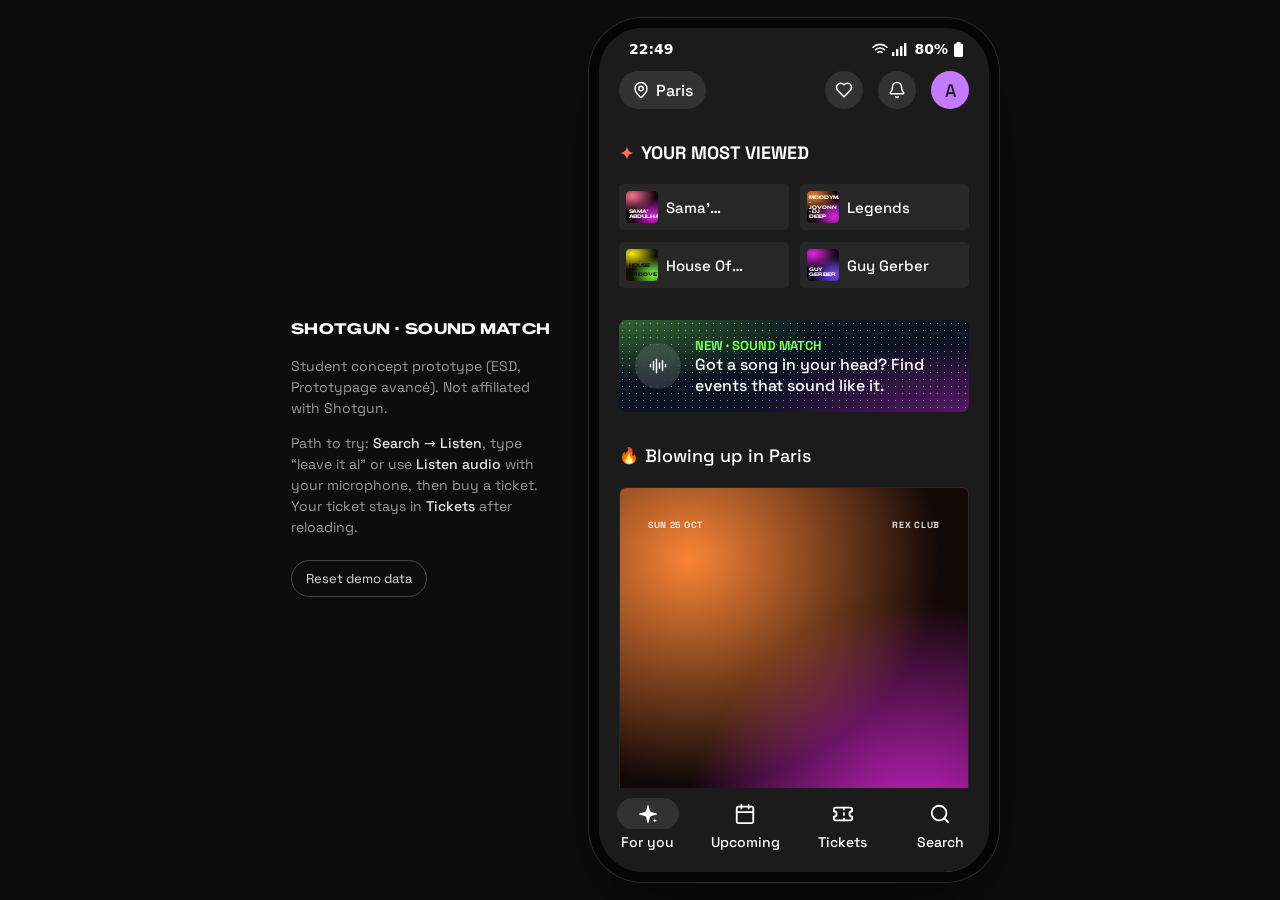
==== index.html @ fcaa7064 "Shotgun Sound Match: public prototype (no music files) Co-Authored-By: Claude Opus 5.5 <noreply@anth" ====
<!doctype html>
<html lang="en">
<head>
<meta charset="utf-8">
<meta name="viewport" content="width=device-width, initial-scale=1, viewport-fit=cover">
<meta name="theme-color" content="#1B1B1B">
<title>Shotgun Sound Match</title>
<link rel="stylesheet" href="css/app.css">
</head>
<body>
  <div class="stage">
    <aside class="side-note" aria-hidden="false">
      <p class="side-title">SHOTGUN · SOUND MATCH</p>
      <p>Student concept prototype (ESD, Prototypage avancé). Not affiliated with Shotgun.</p>
      <p>Path to try: <b>Search → Listen</b>, type “leave it al” or use <b>Listen audio</b> with your microphone, then buy a ticket. Your ticket stays in <b>Tickets</b> after reloading.</p>
      <button class="side-reset" id="resetDemo" type="button">Reset demo data</button>
    </aside>
    <div class="device" id="device">
      <div class="status-bar" aria-hidden="true">
        <span class="sb-time" id="sbTime">11:46</span>
        <span class="sb-right">
          <svg width="36" height="16" viewBox="0 0 36 16"><g fill="none" stroke="currentColor" stroke-width="1.6" stroke-linecap="round"><path d="M1 6.2a10 10 0 0 1 14 0"/><path d="M3.5 8.8a6.4 6.4 0 0 1 9 0"/><path d="M6 11.4a2.8 2.8 0 0 1 4 0"/></g><g fill="currentColor"><rect x="20" y="11" width="2.4" height="4" rx=".6"/><rect x="24" y="8" width="2.4" height="7" rx=".6"/><rect x="28" y="5" width="2.4" height="10" rx=".6"/><rect x="32" y="2" width="2.4" height="13" rx=".6"/></g></svg>
          <span>80%</span>
          <svg width="9" height="15" viewBox="0 0 9 15"><rect x="2.5" y="0" width="4" height="2" rx=".5" fill="currentColor"/><rect x="0" y="1.5" width="9" height="13.5" rx="1.5" fill="currentColor"/></svg>
        </span>
      </div>
      <div class="viewport" id="viewport"></div>
      <nav class="tabbar" id="tabbar" aria-label="Main"></nav>
      <div class="sheet-layer" id="sheetLayer" aria-hidden="true"></div>
      <div class="toast" id="toast" role="status" aria-live="polite"></div>
    </div>
  </div>
  <script src="js/config.js"></script>
  <script src="js/icons.js"></script>
  <script src="js/data.js"></script>
  <script src="js/store.js"></script>
  <script src="js/audio.js"></script>
  <script src="js/vendor/three.min.js"></script>
  <script src="js/particles.js"></script>
  <script src="js/map3d.js"></script>
  <script src="js/app.js"></script>
</body>
</html>
---- css/app.css ----
/* ============================================================
   Shotgun Sound Match — prototype styles
   Tokens mirror the Figma variables (Color / Spacing / Radius)
   ============================================================ */
@font-face { font-family: "Space Grotesk"; font-weight: 400; font-display: swap; src: url(../assets/fonts/space-grotesk-latin-400-normal.woff2) format("woff2"); unicode-range: U+0000-00FF, U+0131, U+0152-0153, U+02BB-02BC, U+02C6, U+02DA, U+02DC, U+2000-206F, U+20AC, U+2122, U+2191, U+2193, U+2212, U+2215, U+FEFF, U+FFFD; }
@font-face { font-family: "Space Grotesk"; font-weight: 400; font-display: swap; src: url(../assets/fonts/space-grotesk-latin-ext-400-normal.woff2) format("woff2"); unicode-range: U+0100-02AF, U+0304, U+0308, U+0329, U+1E00-1E9F, U+1EF2-1EFF, U+2020, U+20A0-20AB, U+20AD-20C0, U+2113, U+2C60-2C7F, U+A720-A7FF; }
@font-face { font-family: "Space Grotesk"; font-weight: 500; font-display: swap; src: url(../assets/fonts/space-grotesk-latin-500-normal.woff2) format("woff2"); unicode-range: U+0000-00FF, U+0131, U+0152-0153, U+02BB-02BC, U+02C6, U+02DA, U+02DC, U+2000-206F, U+20AC, U+2122, U+2191, U+2193, U+2212, U+2215, U+FEFF, U+FFFD; }
@font-face { font-family: "Space Grotesk"; font-weight: 500; font-display: swap; src: url(../assets/fonts/space-grotesk-latin-ext-500-normal.woff2) format("woff2"); unicode-range: U+0100-02AF, U+0304, U+0308, U+0329, U+1E00-1E9F, U+1EF2-1EFF, U+2020, U+20A0-20AB, U+20AD-20C0, U+2113, U+2C60-2C7F, U+A720-A7FF; }
@font-face { font-family: "Space Grotesk"; font-weight: 700; font-display: swap; src: url(../assets/fonts/space-grotesk-latin-700-normal.woff2) format("woff2"); unicode-range: U+0000-00FF, U+0131, U+0152-0153, U+02BB-02BC, U+02C6, U+02DA, U+02DC, U+2000-206F, U+20AC, U+2122, U+2191, U+2193, U+2212, U+2215, U+FEFF, U+FFFD; }
@font-face { font-family: "Space Grotesk"; font-weight: 700; font-display: swap; src: url(../assets/fonts/space-grotesk-latin-ext-700-normal.woff2) format("woff2"); unicode-range: U+0100-02AF, U+0304, U+0308, U+0329, U+1E00-1E9F, U+1EF2-1EFF, U+2020, U+20A0-20AB, U+20AD-20C0, U+2113, U+2C60-2C7F, U+A720-A7FF; }
@font-face { font-family: "Zalando Sans Expanded"; font-weight: 800; font-display: swap; src: url(../assets/fonts/zalando-sans-expanded-latin-800-normal.woff2) format("woff2"); unicode-range: U+0000-00FF, U+0131, U+0152-0153, U+02BB-02BC, U+02C6, U+02DA, U+02DC, U+2000-206F, U+20AC, U+2122, U+2191, U+2193, U+2212, U+2215, U+FEFF, U+FFFD; }
@font-face { font-family: "Zalando Sans Expanded"; font-weight: 800; font-display: swap; src: url(../assets/fonts/zalando-sans-expanded-latin-ext-800-normal.woff2) format("woff2"); unicode-range: U+0100-02AF, U+0304, U+0308, U+0329, U+1E00-1E9F, U+1EF2-1EFF, U+2020, U+20A0-20AB, U+20AD-20C0, U+2113, U+2C60-2C7F, U+A720-A7FF; }

:root {
  /* Color */
  --color-bg-base: #1B1B1B;
  --color-bg-bar: #161616;
  --color-bg-field: #272727;
  --color-bg-raised: #323232;
  --color-bg-glass: rgba(255,255,255,.12);
  --color-border-outline: #484848;
  --color-border-divider: #2C2C2C;
  --color-text-primary: #FFFFFF;
  --color-text-secondary: #B6B7B9;
  --color-text-inverse: #1B1B1B;
  --color-accent-coral: #FB7059;
  --color-avatar-default: #C27AFF;
  --color-button-primary-bg: #FFFFFF;
  /* Shotgun brochure gradient (sampled from FR_BROCHURE_shotgun.pdf) */
  --sg-lime: #7CFF4F; --sg-yellow: #FBED0F; --sg-orange: #F98436; --sg-pink: #FE6E96; --sg-magenta: #E325E3;
  /* Spacing */
  --space-4: 4px; --space-8: 8px; --space-12: 12px; --space-16: 16px; --space-20: 20px; --space-24: 24px; --space-32: 32px; --space-48: 48px;
  --space-page-margin: 20px;
  /* Radius */
  --radius-sm: 4px; --radius-md: 5px; --radius-lg: 7px; --radius-full: 999px;
  /* Type */
  --font-ui: "Space Grotesk", system-ui, sans-serif;
  --font-display: "Zalando Sans Expanded", "Space Grotesk", system-ui, sans-serif;
  --ease-out: cubic-bezier(.2,.8,.2,1);
}

[hidden] { display: none !important; }
* { box-sizing: border-box; -webkit-tap-highlight-color: transparent; }
html, body { margin: 0; height: 100%; }
body { background: #0D0D0D; color: var(--color-text-primary); font-family: var(--font-ui); -webkit-font-smoothing: antialiased; }
button { font: inherit; color: inherit; background: none; border: 0; padding: 0; cursor: pointer; }
input { font: inherit; color: inherit; }
img { display: block; max-width: 100%; }
:focus-visible { outline: 2px solid var(--sg-lime); outline-offset: 2px; }

/* ---------- Stage + device ---------- */
.stage { min-height: 100%; display: flex; align-items: center; justify-content: center; gap: 48px; padding: 24px; }
.side-note { width: 260px; color: #9a9a9a; font-size: 14px; line-height: 1.5; }
.side-note b { color: #e6e6e6; font-weight: 500; }
.side-title { font-family: var(--font-display); font-weight: 800; color: #fff; font-size: 15px; letter-spacing: .02em; }
.side-reset { margin-top: 8px; padding: 8px 14px; border: 1.5px solid var(--color-border-outline); border-radius: var(--radius-full); color: #ddd; font-size: 13px; }
.device { position: relative; width: 390px; height: 844px; background: var(--color-bg-base); border-radius: 44px; overflow: hidden; overflow: clip;
  box-shadow: 0 0 0 10px #050505, 0 0 0 11px #2a2a2a, 0 30px 80px rgba(0,0,0,.6); isolation: isolate; }
@media (max-width: 720px) {
  .stage { padding: 0; display: block; }
  .side-note { display: none; }
  .device { width: 100vw; height: 100dvh; border-radius: 0; box-shadow: none; }
}

.status-bar { position: absolute; z-index: 30; top: 0; left: 0; right: 0; height: 40px; padding: 2px 26px 0 30px; display: flex; align-items: center; justify-content: space-between;
  font: 600 14px/1 system-ui, -apple-system, "Segoe UI", sans-serif; color: #fff; pointer-events: none; transition: color .3s; }
.status-bar .sb-right { display: flex; align-items: center; gap: 6px; }
.device.light-status .status-bar { color: #fff; }

.viewport { position: absolute; inset: 0; overflow: hidden; overflow: clip; }
.screen { position: absolute; inset: 0; background: var(--color-bg-base); display: flex; flex-direction: column; overflow: hidden; will-change: transform; }
.screen .scroll { flex: 1; overflow-y: auto; overflow-x: hidden; scrollbar-width: none; padding-top: 40px; }
.screen .scroll::-webkit-scrollbar { display: none; }
.screen.has-tabbar .scroll { padding-bottom: 96px; }

/* transitions */
.screen.enter-push { animation: pushIn .38s var(--ease-out) both; }
.screen.leave-push { animation: pushOut .38s var(--ease-out) both; }
.screen.enter-pop  { animation: popIn .34s var(--ease-out) both; }
.screen.leave-pop  { animation: popOut .34s var(--ease-out) both; }
.screen.enter-fade { animation: fadeIn .28s ease both; }
.screen.leave-fade { animation: fadeOut .28s ease both; }
@keyframes pushIn { from { transform: translateX(100%); } to { transform: none; } }
@keyframes pushOut { from { transform: none; } to { transform: translateX(-28%); filter: brightness(.6); } }
@keyframes popIn { from { transform: translateX(-28%); filter: brightness(.6); } to { transform: none; filter: none; } }
@keyframes popOut { from { transform: none; } to { transform: translateX(100%); } }
@keyframes fadeIn { from { opacity: 0; } to { opacity: 1; } }
@keyframes fadeOut { from { opacity: 1; } to { opacity: 0; } }
@media (prefers-reduced-motion: reduce) { .screen[class*="enter-"], .screen[class*="leave-"] { animation-duration: .01s; } }

/* ---------- Type styles (Figma text styles) ---------- */
.t-title-event { font-family: var(--font-display); font-weight: 800; font-size: 23px; line-height: 1.1; text-transform: uppercase; margin: 0; }
.t-heading-section { font-weight: 700; font-size: 18px; line-height: 1.28; text-transform: uppercase; margin: 0; }
.t-heading-feed { font-weight: 500; font-size: 18px; margin: 0; }
.t-list-title { font-weight: 500; font-size: 18px; line-height: 24px; margin: 0; }
.t-body { font-size: 17px; line-height: 23.5px; }
.t-row { font-size: 17px; line-height: 22px; }
.t-meta { font-size: 15px; line-height: 1.28; color: var(--color-text-secondary); }
.t-tile { font-weight: 500; font-size: 15px; }
.t-chip { font-weight: 500; font-size: 16px; }
.t-tag { font-size: 13px; }
.t-btn { font-weight: 700; font-size: 16px; text-transform: uppercase; }
.t-btn-sm { font-weight: 700; font-size: 13px; text-transform: uppercase; }
.clamp-1 { display: -webkit-box; -webkit-line-clamp: 1; -webkit-box-orient: vertical; overflow: hidden; }
.clamp-2 { display: -webkit-box; -webkit-line-clamp: 2; -webkit-box-orient: vertical; overflow: hidden; }
.muted { color: var(--color-text-secondary); }
.coral { color: var(--color-accent-coral); }

/* ---------- Primitives ---------- */
.icon { display: inline-block; width: 24px; height: 24px; flex: none; vertical-align: middle; }
.icon svg { width: 100%; height: 100%; display: block; }
.pad { padding: 0 var(--space-page-margin); }
.row { display: flex; align-items: center; }
.between { justify-content: space-between; }
.section { padding: 32px var(--space-page-margin) 0; }
.section > .t-heading-section, .section > .heading-row { margin-bottom: 20px; }
.heading-row { display: flex; align-items: center; gap: 6px; }
.heading-row .icon { width: 16px; height: 16px; color: var(--color-accent-coral); }

.chip { display: inline-flex; align-items: center; gap: 6px; height: 38px; padding: 0 12px; border-radius: var(--radius-full); border: 1.5px solid var(--color-border-outline); white-space: nowrap; transition: background .2s, border-color .2s, transform .15s; }
.chip:active { transform: scale(.96); }
.chip .icon { width: 18px; height: 18px; }
.chip.selected { background: var(--color-bg-raised); border-color: transparent; }
.chip.solid-sm { height: 34px; font-weight: 700; font-size: 13px; text-transform: uppercase; padding: 0 14px; }
.chip.solid-sm .icon { width: 16px; height: 16px; }
.chip.glass { background: rgba(20,20,20,.55); border-color: rgba(255,255,255,.14); backdrop-filter: blur(10px); -webkit-backdrop-filter: blur(10px); }
.chips-row { display: flex; gap: 8px; overflow-x: auto; scrollbar-width: none; padding: 3px var(--space-page-margin); }
.chips-row::-webkit-scrollbar { display: none; }

.tag { display: inline-flex; align-items: center; gap: 3px; height: 22px; padding: 0 8px; border-radius: var(--radius-full); border: 1.5px solid var(--color-border-outline); font-size: 13px; white-space: nowrap; }
.tag .icon { width: 12px; height: 12px; }
.tags { display: flex; gap: 6px; flex-wrap: wrap; padding-top: 6px; }

.circle-btn { width: 38px; height: 38px; border-radius: 50%; background: var(--color-bg-raised); display: grid; place-items: center; flex: none; transition: transform .15s, background .2s; }
.circle-btn:active { transform: scale(.92); }
.circle-btn .icon { width: 18px; height: 18px; }
.circle-btn.glass { background: var(--color-bg-glass); backdrop-filter: blur(8px); -webkit-backdrop-filter: blur(8px); }
.circle-btn.outline { background: transparent; border: 1.5px solid var(--color-border-outline); }
.avatar { width: 38px; height: 38px; border-radius: 50%; background: var(--color-avatar-default); color: var(--color-text-inverse); display: grid; place-items: center; font-weight: 500; font-size: 18px; }

.btn-primary { width: 100%; height: 43px; border-radius: var(--radius-lg); background: var(--color-button-primary-bg); color: var(--color-text-inverse); display: grid; place-items: center; transition: transform .15s, opacity .2s; }
.btn-primary:active { transform: scale(.98); }
.btn-small { height: 32px; padding: 0 14px; border-radius: var(--radius-md); background: #fff; color: var(--color-text-inverse); transition: background .2s, color .2s; }
.btn-small.on { background: var(--color-bg-raised); color: #fff; }
.chip-interested { display: inline-flex; align-items: center; gap: 8px; height: 31px; padding: 0 12px 0 10px; border-radius: var(--radius-md); background: var(--color-bg-raised); }
.chip-interested .icon { width: 16px; height: 16px; transition: transform .25s var(--ease-out); }
.chip-interested.on .icon { color: var(--color-accent-coral); transform: scale(1.15); }
.chip-interested.on .icon svg path { fill: currentColor; }

/* ---------- Tab bar ---------- */
.tabbar { position: absolute; z-index: 20; left: 0; right: 0; bottom: 0; height: 84px; padding: 10px 0 14px; display: flex; background: var(--color-bg-base); transition: transform .3s var(--ease-out), opacity .3s; }
.tabbar.hidden { transform: translateY(100%); opacity: 0; pointer-events: none; }
.tabbar.translucent { background: linear-gradient(to top, rgba(10,12,18,.95), rgba(10,12,18,.6)); }
.tab { flex: 1; display: flex; flex-direction: column; align-items: center; gap: 4px; font-weight: 500; font-size: 14px; }
.tab .pill { width: 62px; height: 31px; border-radius: var(--radius-full); display: grid; place-items: center; transition: background .25s; }
.tab .pill .icon { width: 22px; height: 22px; }
.tab.active .pill { background: var(--color-bg-raised); }
.tab .badge { position: absolute; margin: -2px 0 0 26px; width: 8px; height: 8px; border-radius: 50%; background: var(--color-accent-coral); }

/* ---------- Posters (generated art, no copied images) ---------- */
.poster { position: relative; overflow: hidden; border-radius: var(--radius-sm); background: #222; color: #fff; flex: none; isolation: isolate; }
.poster .pz-bg { position: absolute; inset: 0; }
.poster .pz-title { position: absolute; left: 8%; right: 8%; bottom: 9%; font-family: var(--font-display); font-weight: 800; text-transform: uppercase; line-height: .98; letter-spacing: -.01em; overflow-wrap: normal; word-break: normal; }
.poster .pz-top { position: absolute; left: 8%; right: 8%; top: 7%; display: flex; justify-content: space-between; font: 700 9px/1 var(--font-ui); letter-spacing: .08em; text-transform: uppercase; opacity: .85; }
.poster.nightdrive .pz-bg { background:
  radial-gradient(1.2px 1.2px at 50% 50%, rgba(170,205,255,.9) 50%, transparent 51%) 0 0/7px 7px,
  radial-gradient(120% 70% at 50% 62%, rgba(56,110,210,.65), transparent 60%),
  linear-gradient(180deg, #050912 0%, #0b1730 55%, #04060b 100%); }
.poster.nightdrive .pz-bg::after { content: ""; position: absolute; inset: 0; background: linear-gradient(180deg, transparent 30%, rgba(4,6,11,.85) 100%); }
.poster.nightdrive .pz-title { background: linear-gradient(90deg, var(--sg-lime), var(--sg-yellow) 30%, var(--sg-orange) 55%, var(--sg-pink) 78%, var(--sg-magenta)); -webkit-background-clip: text; background-clip: text; color: transparent; }

/* ---------- Lists & cards ---------- */
.list { display: flex; flex-direction: column; gap: 14px; padding: 0 var(--space-page-margin); }
.list-item { display: flex; align-items: center; gap: 16px; text-align: left; width: 100%; }
.list-item .poster { width: 122px; height: 163px; }
.list-item .li-text { flex: 1; min-width: 0; display: flex; flex-direction: column; gap: 2px; }
.list-item .li-title { max-width: 196px; }
.list-item .meta-row { display: flex; align-items: center; gap: 8px; }
.list-item .meta-row .t-meta { flex: 1; min-width: 0; }
.heart-btn { width: 28px; height: 28px; margin: -6px -6px -6px 0; display: grid; place-items: center; }
.heart-btn .icon { width: 17px; height: 17px; transition: transform .25s var(--ease-out), color .2s; }
.heart-btn.on .icon { color: var(--color-accent-coral); transform: scale(1.12); }
.heart-btn.on svg path { fill: currentColor; }

.tiles { display: grid; grid-template-columns: 1fr 1fr; gap: 12px 11px; }
.tile { display: flex; align-items: center; gap: 8px; height: 46px; padding: 0 10px 0 7px; border-radius: var(--radius-md); background: var(--color-bg-field); text-align: left; min-width: 0; }
.tile .poster { width: 32px; height: 32px; border-radius: 4px; }
.tile .poster .pz-title { font-size: 6px; bottom: 12%; }
.tile .poster .pz-top { display: none; }

.feature-card { display: block; width: 100%; text-align: left; border: 1px solid var(--color-bg-field); border-radius: var(--radius-lg); overflow: hidden; }
.feature-card .poster { width: 100%; height: 470px; border-radius: 0; }
.feature-card .fc-body { padding: 14px 16px 20px; display: flex; flex-direction: column; gap: 2px; }

.carousel { display: flex; gap: 9px; overflow-x: auto; scrollbar-width: none; padding: 0 var(--space-page-margin) 0 33px; }
.carousel::-webkit-scrollbar { display: none; }
.rank-card { position: relative; flex: none; width: 124px; padding-bottom: 28px; text-align: left; }
.rank-card .poster { width: 124px; height: 165px; }
.rank-card .rank { position: absolute; left: -13px; bottom: 0; font: 700 88px/1 var(--font-ui); color: #fff; -webkit-text-stroke: 3px var(--color-bg-base); paint-order: stroke fill; }

/* ---------- Top bars ---------- */
.topbar { display: flex; align-items: center; justify-content: space-between; gap: 8px; padding: 3px var(--space-page-margin) 0; min-height: 41px; }
.topbar .actions { display: flex; gap: 15px; align-items: center; }
.search-field { flex: 1; display: flex; align-items: center; gap: 8px; height: 38px; padding: 0 14px; border-radius: var(--radius-full); background: var(--color-bg-field); min-width: 0; }
.search-field .icon { width: 18px; height: 18px; color: var(--color-text-secondary); }
.search-field input { flex: 1; min-width: 0; background: none; border: 0; outline: 0; font-size: 15px; }
.search-field input::placeholder { color: var(--color-text-secondary); }
.search-tabs { display: flex; gap: 8px; padding: 3px var(--space-page-margin) 0; }
.search-tabs .search-field { height: 38px; }
.search-tabs .search-field input { font-size: 13px; font-weight: 700; text-transform: uppercase; }
.search-tabs .search-field input::placeholder { text-transform: uppercase; font-weight: 700; }

.empty { padding: 48px var(--space-page-margin); text-align: center; color: var(--color-text-secondary); }
.empty > .icon { display: block; width: 40px; height: 40px; margin: 0 auto 12px; color: #666; }

/* ---------- Sheets & toast ---------- */
.sheet-layer { position: absolute; inset: 0; z-index: 40; pointer-events: none; }
.sheet-layer.open { pointer-events: auto; }
.scrim { position: absolute; inset: 0; background: rgba(0,0,0,.5); opacity: 0; transition: opacity .3s; }
.sheet-layer.open .scrim { opacity: 1; }
.sheet { position: absolute; left: 0; right: 0; bottom: 0; background: #fff; color: #1B1B1B; border-radius: 18px 18px 0 0; padding: 10px 24px 28px; transform: translateY(100%); transition: transform .38s var(--ease-out); max-height: 92%; overflow-y: auto; }
.sheet-layer.open .sheet { transform: none; }
.sheet .grabber { width: 30px; height: 4px; border-radius: 2px; background: #1B1B1B; margin: 0 auto 26px; }
.toast { position: absolute; z-index: 60; left: 16px; right: 16px; bottom: 100px; padding: 12px 16px; border-radius: 10px; background: #fff; color: #1B1B1B; font-weight: 500; font-size: 14px; transform: translateY(20px); opacity: 0; transition: .3s var(--ease-out); pointer-events: none; }
.toast.show { transform: none; opacity: 1; }

/* ---------- Event page ---------- */
.ev-header { position: absolute; z-index: 5; top: 0; left: 0; right: 0; display: flex; justify-content: space-between; align-items: center; gap: 12px; padding: 43px 19px 10px; pointer-events: none; transition: background .3s, box-shadow .3s; }
.ev-header .ev-mini { flex: 1; min-width: 0; font-weight: 500; font-size: 15px; opacity: 0; transform: translateY(6px); transition: opacity .3s, transform .3s; white-space: nowrap; overflow: hidden; text-overflow: ellipsis; }
.ev-header.solid { background: rgba(27,27,27,.94); box-shadow: 0 1px 0 var(--color-border-divider); backdrop-filter: blur(10px); -webkit-backdrop-filter: blur(10px); }
.ev-header.solid .ev-mini { opacity: 1; transform: none; }
.ev-header > * { pointer-events: auto; }
.ev-hero { position: relative; padding: 89px 8px 0; }
.ev-hero::before { content: ""; position: absolute; inset: -40px 0 -40px; background: var(--hero-tint, linear-gradient(180deg,#1f2a3c,#2c3341 30%,#1e2128 62%,#1B1B1B)); z-index: -1; }
.ev-hero .poster { width: 100%; height: 212px; border-radius: var(--radius-sm); }
.ev-hero .poster .pz-title { font-size: 46px; bottom: 16%; }
.ev-title { padding: 20px 23px 0; }
.ev-by { margin-top: 10px; font-size: 17px; color: var(--color-text-secondary); }
.ev-by b { color: #fff; font-weight: 500; }
.match-banner { margin: 16px 23px 0; padding: 12px 14px; border-radius: var(--radius-lg); background: linear-gradient(90deg, rgba(124,255,79,.14), rgba(251,237,15,.10) 35%, rgba(254,110,150,.12) 70%, rgba(227,37,227,.14)); border: 1px solid rgba(255,255,255,.08); display: flex; gap: 12px; align-items: center; }
.match-banner .score { font-family: var(--font-display); font-weight: 800; font-size: 20px; }
.match-banner .why { font-size: 13px; line-height: 1.35; color: #e8e8e8; }
.info-rows { padding: 8px 24px 0; }
.info-row { display: flex; gap: 22px; align-items: flex-start; }
.info-row > .icon { width: 20px; height: 20px; margin-top: 16px; color: #e6e6e6; }
.info-row .ir-content { flex: 1; padding-top: 16px; border-bottom: 1px solid var(--color-border-divider); padding-bottom: 13px; display: flex; align-items: center; gap: 10px; }
.info-row .ir-content .icon { width: 16px; height: 16px; color: var(--color-text-secondary); }
.desc-wrap { position: relative; }
.desc { margin: 0; display: -webkit-box; -webkit-line-clamp: 9; -webkit-box-orient: vertical; overflow: hidden; }
.desc-wrap.open .desc { -webkit-line-clamp: unset; display: block; }
.desc-wrap:not(.open):not(.short)::after { content: ""; position: absolute; left: 0; right: 0; bottom: 0; height: 30px; background: linear-gradient(transparent, rgba(27,27,27,.9)); pointer-events: none; }
.desc-toggle { display: grid; place-items: center; width: 100%; padding-top: 8px; }
.desc-toggle .icon { width: 18px; height: 18px; transition: transform .3s; }
.desc-wrap.open + .desc-toggle .icon { transform: rotate(180deg); }

.player { display: flex; align-items: center; gap: 18px; }
.player .track { position: relative; flex: 1; height: 24px; display: flex; align-items: center; cursor: pointer; touch-action: none; }
.player .rail { position: absolute; left: 0; right: 0; height: 5px; border-radius: 3px; background: #fff; }
.player .fill { position: absolute; left: 0; height: 5px; border-radius: 3px; background: var(--color-accent-coral); width: 0; }
.player .knob { position: absolute; width: 16px; height: 16px; border-radius: 50%; background: #fff; transform: translateX(-50%); left: 0; box-shadow: 0 0 0 3px rgba(0,0,0,.25); }
.player .play { width: 30px; height: 30px; display: grid; place-items: center; }
.player .play .icon { width: 24px; height: 24px; }
.player-meta { margin-top: 8px; display: flex; justify-content: space-between; font-size: 13px; color: var(--color-text-secondary); }
.eq { display: inline-flex; gap: 2px; align-items: flex-end; height: 12px; }
.eq i { width: 3px; background: var(--color-accent-coral); border-radius: 1px; animation: eq 0.8s ease-in-out infinite; }
.eq i:nth-child(2) { animation-delay: -.3s; } .eq i:nth-child(3) { animation-delay: -.55s; }
@keyframes eq { 0%,100% { height: 3px; } 50% { height: 12px; } }

.lineup { display: flex; align-items: flex-start; gap: 14px; overflow-x: auto; scrollbar-width: none; }
.artist { flex: none; width: 115px; text-align: left; }
.artist .a-img { display: block; position: relative; width: 115px; height: 115px; border-radius: var(--radius-lg); overflow: hidden; }
.artist .a-img .poster { width: 100%; height: 100%; border-radius: 0; }
.artist .a-play { position: absolute; right: 9px; bottom: 9px; width: 30px; height: 30px; border-radius: 50%; background: rgba(27,27,27,.6); display: grid; place-items: center; backdrop-filter: blur(4px); -webkit-backdrop-filter: blur(4px); transition: transform .2s; }
.artist .a-play .icon { width: 13px; height: 13px; }
.artist.playing .a-img { box-shadow: 0 0 0 2px var(--color-accent-coral); }
.artist .a-name { margin-top: 8px; font-weight: 500; font-size: 16px; display: block; }
.org { display: flex; align-items: center; gap: 16px; }
.org + .org { margin-top: 16px; }
.org .o-av { display: block; width: 44px; height: 44px; border-radius: 50%; overflow: hidden; flex: none; }
.org .o-av .poster { width: 100%; height: 100%; border-radius: 0; }
.org .o-text { flex: 1; min-width: 0; }
.org .o-name { font-weight: 500; font-size: 16px; }
.mood { display: flex; gap: 8px; flex-wrap: wrap; }
.mood .chip { height: 34px; font-size: 15px; }
.map-img { width: 100%; border-radius: var(--radius-lg); }
.buy-bar { position: absolute; z-index: 6; left: 0; right: 0; bottom: 0; padding: 14px 22px 22px; background: linear-gradient(to top, var(--color-bg-bar) 70%, rgba(22,22,22,0)); }

/* ---------- Screenshot screens (Map flow) ---------- */
.shot { position: absolute; inset: 0; background: #000; }
.shot img { width: 100%; height: 100%; object-fit: cover; object-position: top; }
.hotspot { position: absolute; border-radius: 12px; }
.hotspot.hint { animation: hint 2.2s ease-in-out infinite; }
@keyframes hint { 0%,100% { box-shadow: 0 0 0 0 rgba(124,255,79,0); } 50% { box-shadow: 0 0 0 3px rgba(124,255,79,.55); } }
.shot-label { position: absolute; left: 12px; bottom: 12px; padding: 4px 8px; border-radius: 6px; background: rgba(0,0,0,.6); color: #ccc; font-size: 11px; }

/* ---------- Listen + particle screens ---------- */
.fx-canvas { position: absolute; inset: 0; width: 100%; height: 100%; display: block; }
.listen-top { position: relative; z-index: 2; display: flex; gap: 8px; padding: 43px var(--space-page-margin) 0; }
.listen-center { position: absolute; z-index: 2; left: 0; right: 0; bottom: 140px; display: flex; flex-direction: column; align-items: center; gap: 14px; }
.listen-center .or { font-weight: 700; font-size: 13px; }
.listen-btn { display: inline-flex; align-items: center; gap: 12px; height: 50px; padding: 0 24px; border-radius: var(--radius-full); border: 1.5px solid rgba(255,255,255,.35); background: rgba(10,12,18,.45); backdrop-filter: blur(8px); -webkit-backdrop-filter: blur(8px); font-weight: 700; font-size: 15px; text-transform: uppercase; transition: transform .15s, border-color .2s; }
.listen-btn:active { transform: scale(.96); }
.listen-btn .icon { width: 22px; height: 22px; }
.listen-btn.alt { color: rgba(255,255,255,.75); font-weight: 500; }
.listen-btn.primary { border-color: rgba(255,255,255,.7); }

.songs-top { display: flex; align-items: center; justify-content: space-between; padding: 43px var(--space-page-margin) 0; }
.providers { display: flex; gap: 8px; }
.provider { height: 32px; padding: 0 10px; border-radius: 8px; font-weight: 700; font-size: 11px; display: grid; place-items: center; color: #111; }
.song-list { display: flex; flex-direction: column; gap: 16px; padding: 0 var(--space-page-margin); }
.song { display: flex; align-items: center; gap: 8px; padding: 8px; border-radius: var(--radius-md); background: var(--color-bg-field); text-align: left; width: 100%; transition: background .2s, transform .15s; }
.song:active { transform: scale(.98); background: var(--color-bg-raised); }
.song .cover { width: 45px; height: 45px; border-radius: 3px; flex: none; }
.song .s-title { font-weight: 500; font-size: 17px; }
.song .s-artist { font-size: 14px; color: var(--color-text-secondary); }
.song mark { background: none; color: var(--sg-lime); }
.song-search { position: absolute; left: var(--space-page-margin); right: var(--space-page-margin); bottom: 24px; height: 50px; border-radius: var(--radius-full); border: 1.5px solid var(--color-border-outline); background: var(--color-bg-base); display: flex; align-items: center; gap: 14px; padding: 0 20px; }
.song-search .icon { width: 22px; height: 22px; }
.song-search input { flex: 1; background: none; border: 0; outline: 0; font-weight: 700; font-size: 15px; text-transform: uppercase; }
.recent { padding: 0 var(--space-page-margin); display: flex; gap: 8px; flex-wrap: wrap; }

.search-status { position: absolute; z-index: 3; left: 0; right: 0; bottom: 0; padding: 70px 30px 38px; text-align: center; background: linear-gradient(to top, rgba(2,3,6,.92) 30%, rgba(2,3,6,0)); }
.search-status .st-main, .search-status .st-sub { text-shadow: 0 1px 8px rgba(0,0,0,.8); }
.search-status .st-main { font-weight: 700; font-size: 15px; text-transform: uppercase; letter-spacing: .04em; min-height: 20px; }
.search-status .st-sub { margin-top: 6px; font-size: 13px; color: rgba(214,226,255,.7); min-height: 18px; }
.search-status .st-bar { margin: 14px auto 0; width: 160px; height: 3px; border-radius: 2px; background: rgba(255,255,255,.12); overflow: hidden; }
.search-status .st-bar i { display: block; height: 100%; width: 0; background: linear-gradient(90deg, var(--sg-lime), var(--sg-yellow), var(--sg-orange), var(--sg-pink), var(--sg-magenta)); transition: width .4s linear; }
.mic-meter { display: inline-flex; gap: 3px; align-items: center; height: 18px; margin-bottom: 10px; }
.mic-meter i { width: 3px; border-radius: 2px; background: #cfe0ff; height: 4px; transition: height .08s; }
.sim-note { position: absolute; z-index: 3; top: 92px; left: 20px; right: 20px; text-align: center; font-size: 12px; color: rgba(255,255,255,.6); }

.result-card { cursor: pointer; display: block; color: #fff; position: absolute; z-index: 3; left: 16px; right: 16px; top: 90px; border: 1px solid rgba(255,255,255,.1); border-radius: var(--radius-lg); background: rgba(16,18,24,.85); overflow: hidden; transform: translateY(40px) scale(.96); opacity: 0; transition: transform .7s var(--ease-out), opacity .6s; text-align: left; }
.result-card.in { transform: none; opacity: 1; }
.result-card .poster { width: 100%; height: 390px; border-radius: 0; }
.result-card .poster .pz-title { font-size: 44px; }
.result-card .fc-body { padding: 12px 12px 14px; display: flex; flex-direction: column; gap: 2px; }
.match-pill { position: absolute; top: 12px; left: 12px; z-index: 2; display: inline-flex; gap: 6px; align-items: center; height: 28px; padding: 0 10px; border-radius: var(--radius-full); background: rgba(0,0,0,.6); font-weight: 700; font-size: 12px; backdrop-filter: blur(6px); -webkit-backdrop-filter: blur(6px); }
.match-pill i { width: 8px; height: 8px; border-radius: 50%; background: var(--sg-lime); box-shadow: 0 0 8px var(--sg-lime); }
.see-all { position: absolute; z-index: 3; left: 50%; bottom: 40px; transform: translateX(-50%); opacity: 0; transition: opacity .6s .4s; }
.see-all.in { opacity: 1; }

/* ---------- Checkout (light, per screenshots) ---------- */
.co { background: #F6F6F4; color: #1B1B1B; }
.co .scroll { padding-top: 0; }
.co-head { background: linear-gradient(180deg, #2b2b20 0%, #6f6b3c 32%, #cfcb86 64%, #eeedd8 86%, #F6F6F4 100%); padding: 40px 19px 18px; }
.co-head .row { justify-content: space-between; height: 41px; margin-top: 3px; }
.co-head .circle-btn { background: rgba(255,255,255,.18); color: #1B1B1B; }
.co-head .code-link { font-weight: 700; font-size: 15px; text-transform: uppercase; color: var(--co-top, #1B1B1B); }
.co-title { font-family: var(--font-display); font-weight: 800; font-size: 23px; text-transform: uppercase; margin: 22px 5px 0; color: var(--co-title, #1B1B1B); }
.co-card { margin: 0 16px; background: #fff; border-radius: var(--radius-lg); box-shadow: 0 2px 10px rgba(0,0,0,.08); padding: 14px 12px; }
.qty { display: flex; align-items: center; gap: 18px; }
.qty button { width: 28px; height: 28px; display: grid; place-items: center; font-size: 22px; }
.qty button:disabled { opacity: .3; }
.qty .n { font-weight: 500; font-size: 20px; min-width: 14px; text-align: center; }
.co-foot { padding: 14px 23px 24px; background: #F6F6F4; }
.co-foot .row { justify-content: space-between; }
.co-total { font-weight: 500; font-size: 19px; }
.btn-dark { width: 100%; height: 43px; border-radius: var(--radius-md); background: #1B1B1B; color: #fff; display: grid; place-items: center; font-weight: 700; font-size: 16px; text-transform: uppercase; }
.btn-dark:disabled { opacity: .35; }
.btn-gpay { width: 100%; height: 40px; border-radius: 4px; border: 1px solid #1B1B1B; background: #fff; display: grid; place-items: center; font-size: 19px; color: #1B1B1B; }
.co-section { padding: 28px 23px 0; }
.co-section h3 { font-weight: 700; font-size: 18px; text-transform: uppercase; margin: 0 0 10px; }
.pay-row { display: flex; align-items: center; gap: 8px; padding-bottom: 12px; border-bottom: 1px solid #ddd; font-size: 16px; }
.pay-row .badge-pay { font-size: 9px; font-weight: 700; padding: 2px 5px; border: 1px solid #999; border-radius: 8px; color: #666; }
.pay-row button { margin-left: auto; font-weight: 500; }
.legal { font-size: 13px; text-align: center; color: #333; margin-top: 10px; line-height: 1.35; }
.legal b { font-weight: 500; }
.item-card { display: flex; gap: 14px; align-items: center; }
.item-card .poster { width: 76px; height: 76px; border-radius: 2px; }
.item-card .poster .pz-title { font-size: 10px; }
.item-card .poster .pz-top { display: none; }
.item-detail { margin-top: 12px; padding-top: 14px; border-top: 1px solid #eee; display: flex; justify-content: space-between; font-size: 17px; }
.field { border: 1px solid #ddd; padding: 12px 14px; font-size: 15px; width: 100%; background: #fff; border-radius: 0; outline: 0; color: #1B1B1B; }
.field:focus { border-color: #1B1B1B; }
.field-group { display: grid; grid-template-columns: 1fr 1fr; }
.field-group .field + .field { border-left: 0; }
.sheet h4 { margin: 0 0 12px; font-weight: 500; font-size: 17px; }
.sheet .muted-sm { font-size: 13px; color: #666; }
.btn-link { width: 100%; height: 44px; border-radius: 4px; background: #00D66F; color: #0a1f12; font-weight: 700; display: flex; gap: 12px; align-items: center; justify-content: center; margin-top: 8px; }

.success { background: #0c0c0c; }
.ticket { margin: 0 20px; border-radius: 14px; overflow: hidden; background: #fff; color: #1B1B1B; }
.ticket .t-top { position: relative; height: 180px; }
.ticket .t-top .poster { width: 100%; height: 100%; border-radius: 0; }
.ticket .t-body { padding: 16px 18px 20px; }
.ticket .t-row { display: flex; justify-content: space-between; font-size: 14px; color: #555; margin-top: 8px; }
.ticket .t-row b { color: #1B1B1B; font-weight: 500; }
.qr { width: 132px; height: 132px; margin: 16px auto 0; display: grid; grid-template-columns: repeat(21, 1fr); }
.qr i { background: #1B1B1B; } .qr i.o { background: transparent; }
.confetti { position: absolute; inset: 0; pointer-events: none; z-index: 1; }

.tickets-list .ticket-row { display: flex; gap: 14px; align-items: center; padding: 12px; border-radius: var(--radius-lg); background: var(--color-bg-field); width: 100%; text-align: left; }
.tickets-list .ticket-row + .ticket-row { margin-top: 12px; }
.tickets-list .poster { width: 64px; height: 84px; }
.tickets-list .poster .pz-title { font-size: 9px; }
.tickets-list .poster .pz-top { display: none; }

/* ---------- Preview buttons (NCS tracks) ---------- */
.pbtn { --p: 0; position: relative; flex: none; width: 36px; height: 36px; border-radius: 50%; display: grid; place-items: center;
  background: conic-gradient(var(--sg-lime) 0deg, var(--sg-yellow) calc(var(--p) * 120deg), var(--sg-pink) calc(var(--p) * 300deg), var(--sg-magenta) calc(var(--p) * 360deg), rgba(255,255,255,.18) calc(var(--p) * 360deg)); transition: transform .15s; }
.pbtn .pi { width: 31px; height: 31px; border-radius: 50%; background: var(--color-bg-raised); display: grid; place-items: center; }
.pbtn .pi .icon { width: 13px; height: 13px; }
.pbtn.playing .pi { background: #111; }
.pbtn.a-play { position: absolute; right: 8px; bottom: 8px; width: 34px; height: 34px; }
.pbtn.a-play .pi { width: 29px; height: 29px; background: rgba(20,20,20,.75); }
.song .pbtn { margin-left: 4px; }
.song img.cover { object-fit: cover; }

/* ---------- 3D map ---------- */
.map-labels { position: absolute; inset: 0; pointer-events: none; overflow: hidden; z-index: 1; }
.map-pin { position: absolute; left: 0; top: 0; pointer-events: auto; display: inline-flex; align-items: center; gap: 6px; height: 28px; padding: 0 10px 0 8px; border-radius: 999px; background: rgba(17,17,17,.82); border: 1px solid rgba(255,255,255,.14); font-weight: 500; font-size: 12px; white-space: nowrap; backdrop-filter: blur(6px); -webkit-backdrop-filter: blur(6px); transition: background .25s, color .25s, opacity .3s; }
.map-pin > i { width: 8px; height: 8px; border-radius: 50%; background: var(--pin); box-shadow: 0 0 8px var(--pin); }
.map-pin .eq { display: none; }
.map-pin.playing .eq { display: inline-flex; }
.map-pin.on { background: var(--pin); color: #111; border-color: transparent; }
.map-pin.on > i { background: #111; box-shadow: none; }
.map-pin.off { opacity: 0; pointer-events: none; }
.map-district { position: absolute; left: 0; top: 0; font-size: 10px; letter-spacing: .14em; text-transform: uppercase; color: #8a8a8a; white-space: nowrap; transition: opacity .4s; }
.map-count { position: absolute; z-index: 3; top: 92px; left: 20px; margin: 0; padding: 6px 10px; border-radius: 999px; background: rgba(17,17,17,.75); font-size: 12px; color: #ddd; }
.map-locate { position: absolute; z-index: 3; right: 16px; bottom: 120px; }
.map-hint { position: absolute; z-index: 3; left: 20px; right: 20px; bottom: 34px; margin: 0; text-align: center; font-size: 13px; color: #bbb; transition: opacity .3s; }
.map-hint.gone { opacity: 0; }
.fbadge { margin-left: 6px; min-width: 18px; height: 18px; padding: 0 5px; border-radius: 9px; background: var(--sg-lime); color: #111; font-size: 11px; display: inline-grid; place-items: center; }
.map-card { position: absolute; z-index: 4; left: 0; right: 0; bottom: 0; padding: 14px 0 22px; background: rgba(22,22,22,.96); border-radius: 18px 18px 0 0; box-shadow: 0 -10px 30px rgba(0,0,0,.45); transform: translateY(105%); transition: transform .45s var(--ease-out); backdrop-filter: blur(10px); -webkit-backdrop-filter: blur(10px); }
.map-card.in { transform: none; }
.mc-head { display: flex; justify-content: space-between; align-items: flex-start; padding: 0 16px 12px; }
.mc-head .t-meta { margin: 2px 0 0; font-size: 13px; }
.mc-head .circle-btn { width: 32px; height: 32px; }
.mc-list { display: flex; gap: 10px; overflow-x: auto; scrollbar-width: none; padding: 0 16px; scroll-snap-type: x mandatory; }
.mc-list::-webkit-scrollbar { display: none; }
.mcard { flex: none; width: 318px; display: flex; gap: 12px; padding: 10px; border-radius: var(--radius-lg); background: var(--color-bg-field); scroll-snap-align: start; cursor: pointer; }
.mcard .poster { width: 78px; height: 104px; }
.mcard .poster .pz-top { display: none; }
.mc-text { flex: 1; min-width: 0; display: flex; flex-direction: column; gap: 2px; }
.mc-title { margin: 0; font-weight: 500; font-size: 15px; line-height: 1.25; }
.mc-text .t-meta { margin: 0; font-size: 13px; }
.mc-play { display: flex; align-items: center; gap: 8px; margin-top: auto; font-size: 12px; color: #ccc; min-width: 0; }
.mc-play b { color: #fff; font-weight: 500; }
.mc-play .pbtn { width: 30px; height: 30px; } .mc-play .pbtn .pi { width: 25px; height: 25px; }

/* filters sheet (light, after the app's filter screen) */
.sheet-h { font-family: var(--font-display); font-weight: 800; font-size: 20px; text-transform: uppercase; margin: 0 0 14px; }
.fchips { display: flex; flex-wrap: wrap; gap: 8px; }
.fchip { height: 36px; padding: 0 12px; border-radius: 999px; border: 1px solid #cfcfcf; background: #fff; color: #1B1B1B; font-size: 15px; transition: background .2s, color .2s, border-color .2s; }
.fchip.on { background: #1B1B1B; color: #fff; border-color: #1B1B1B; }
.sheet-sep { height: 1px; background: #e5e5e5; margin: 20px 0; }
.coral-link { color: #F16C3F; font-size: 14px; }
.clear-all { color: #aaa; font-size: 15px; }

.mute-btn.on { background: rgba(251,237,15,.18); }
.loc-card { position: relative; display: block; width: 100%; border-radius: var(--radius-lg); overflow: hidden; cursor: pointer; }
.loc-card .map-img { border-radius: 0; filter: grayscale(.2) brightness(.9); transition: transform .4s var(--ease-out); }
.loc-card:hover .map-img, .loc-card:focus-visible .map-img { transform: scale(1.03); }
.loc-card .loc-pill { position: absolute; right: 10px; bottom: 10px; display: inline-flex; align-items: center; gap: 6px; height: 32px; padding: 0 12px; border-radius: 999px; background: #1B1B1B; color: #fff; font-weight: 700; font-size: 12px; text-transform: uppercase; }
.loc-card .loc-pill .icon { width: 14px; height: 14px; }
.copy-note { font-size: 12px; color: #8a8a8a; margin: 10px 0 0; }
.map-only { position: absolute; z-index: 3; top: 92px; right: 16px; }
.co-head.dark-top .circle-btn { color: #fff; background: rgba(255,255,255,.16); }

/* aligned top bars */
.listen-top { align-items: center; }
.listen-top .chip.solid-sm { height: 38px; padding: 0 14px; }
.listen-top .circle-btn { width: 38px; height: 38px; }
.chip.glass.selected { background: rgba(255,255,255,.92); color: #111; border-color: transparent; }
.filter-note { margin: 0 0 4px; padding: 6px 12px; border-radius: 999px; background: rgba(17,17,17,.7); font-size: 12px; color: #ddd; }
.result-card .tags { flex-wrap: nowrap; }
/* play button on the poster (map cards) */
.mc-poster { position: relative; flex: none; }
.pbtn.on-poster { position: absolute; right: 6px; bottom: 6px; width: 32px; height: 32px; }
.pbtn.on-poster .pi { width: 27px; height: 27px; background: rgba(20,20,20,.8); }
.mcard { align-items: center; }

.info-row.link { cursor: pointer; }
.info-row.link .venue-link { text-decoration: underline; text-decoration-color: rgba(255,255,255,.35); text-underline-offset: 4px; }
.info-row.link:active .ir-content { opacity: .7; }
.info-row .ir-content .row .icon { width: 14px; height: 14px; color: var(--color-text-secondary); }
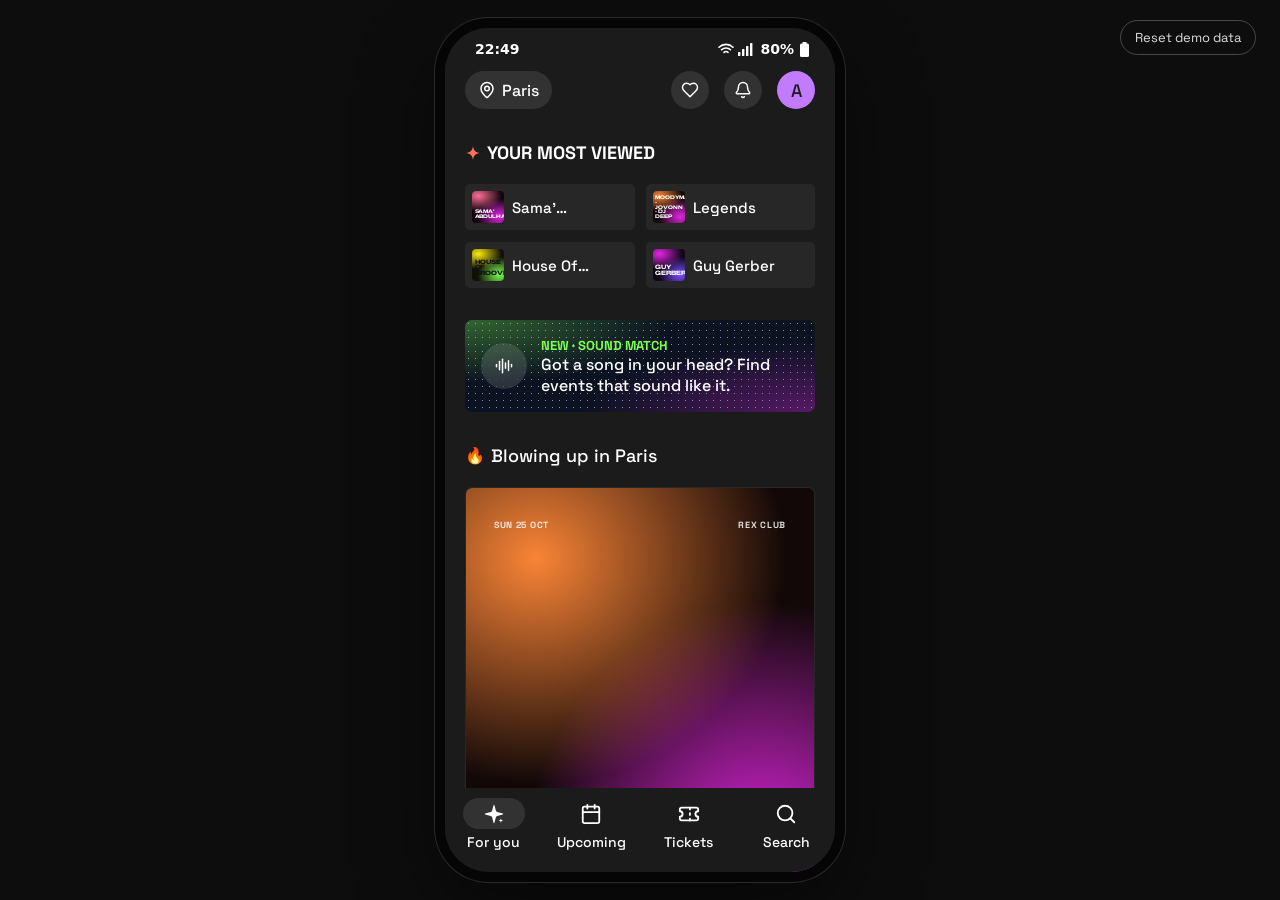
==== commit cd884c1f: "Remove side text; Reset demo data button in the top-right corner Co-Authored-By: Claude Opus 5.5 <no" ====
--- a/index.html
+++ b/index.html
@@ -9,12 +9,7 @@
 </head>
 <body>
   <div class="stage">
-    <aside class="side-note" aria-hidden="false">
-      <p class="side-title">SHOTGUN · SOUND MATCH</p>
-      <p>Student concept prototype (ESD, Prototypage avancé). Not affiliated with Shotgun.</p>
-      <p>Path to try: <b>Search → Listen</b>, type “leave it al” or use <b>Listen audio</b> with your microphone, then buy a ticket. Your ticket stays in <b>Tickets</b> after reloading.</p>
-      <button class="side-reset" id="resetDemo" type="button">Reset demo data</button>
-    </aside>
+    <button class="side-reset" id="resetDemo" type="button">Reset demo data</button>
     <div class="device" id="device">
       <div class="status-bar" aria-hidden="true">
         <span class="sb-time" id="sbTime">11:46</span>
--- a/css/app.css
+++ b/css/app.css
@@ -50,15 +50,13 @@
 
 /* ---------- Stage + device ---------- */
 .stage { min-height: 100%; display: flex; align-items: center; justify-content: center; gap: 48px; padding: 24px; }
-.side-note { width: 260px; color: #9a9a9a; font-size: 14px; line-height: 1.5; }
-.side-note b { color: #e6e6e6; font-weight: 500; }
-.side-title { font-family: var(--font-display); font-weight: 800; color: #fff; font-size: 15px; letter-spacing: .02em; }
-.side-reset { margin-top: 8px; padding: 8px 14px; border: 1.5px solid var(--color-border-outline); border-radius: var(--radius-full); color: #ddd; font-size: 13px; }
+.side-reset { position: fixed; top: 20px; right: 24px; z-index: 10; padding: 8px 14px; border: 1.5px solid var(--color-border-outline); border-radius: var(--radius-full); color: #ddd; font-size: 13px; background: #0D0D0D; }
+.side-reset:hover { border-color: #888; color: #fff; }
 .device { position: relative; width: 390px; height: 844px; background: var(--color-bg-base); border-radius: 44px; overflow: hidden; overflow: clip;
   box-shadow: 0 0 0 10px #050505, 0 0 0 11px #2a2a2a, 0 30px 80px rgba(0,0,0,.6); isolation: isolate; }
 @media (max-width: 720px) {
   .stage { padding: 0; display: block; }
-  .side-note { display: none; }
+  .side-reset { display: none; }
   .device { width: 100vw; height: 100dvh; border-radius: 0; box-shadow: none; }
 }
 
@@ -266,14 +264,16 @@
 .eq i:nth-child(2) { animation-delay: -.3s; } .eq i:nth-child(3) { animation-delay: -.55s; }
 @keyframes eq { 0%,100% { height: 3px; } 50% { height: 12px; } }
 
-.lineup { display: flex; align-items: flex-start; gap: 14px; overflow-x: auto; scrollbar-width: none; }
-.artist { flex: none; width: 115px; text-align: left; }
-.artist .a-img { display: block; position: relative; width: 115px; height: 115px; border-radius: var(--radius-lg); overflow: hidden; }
+.lineup { display: flex; align-items: flex-start; gap: 14px; overflow-x: auto; scrollbar-width: none; margin-right: calc(-1 * var(--space-page-margin)); padding-right: var(--space-page-margin); }
+.artist { flex: none; width: 128px; text-align: left; }
+.artist .a-img { display: block; position: relative; width: 128px; height: 128px; border-radius: var(--radius-lg); overflow: hidden; }
 .artist .a-img .poster { width: 100%; height: 100%; border-radius: 0; }
-.artist .a-play { position: absolute; right: 9px; bottom: 9px; width: 30px; height: 30px; border-radius: 50%; background: rgba(27,27,27,.6); display: grid; place-items: center; backdrop-filter: blur(4px); -webkit-backdrop-filter: blur(4px); transition: transform .2s; }
-.artist .a-play .icon { width: 13px; height: 13px; }
 .artist.playing .a-img { box-shadow: 0 0 0 2px var(--color-accent-coral); }
 .artist .a-name { margin-top: 8px; font-weight: 500; font-size: 16px; display: block; }
+.artist .a-img .a-cover { width: 100%; height: 100%; object-fit: cover; display: block; }
+.artist.sample .a-name { display: -webkit-box; }
+.artist.sample .a-sub { display: -webkit-box; font-size: 13px; margin-top: 2px; }
+.artist .a-img::after { content: ""; position: absolute; inset: 0; background: radial-gradient(circle at 50% 50%, rgba(0,0,0,.28), transparent 62%); pointer-events: none; }
 .org { display: flex; align-items: center; gap: 16px; }
 .org + .org { margin-top: 16px; }
 .org .o-av { display: block; width: 44px; height: 44px; border-radius: 50%; overflow: hidden; flex: none; }
@@ -401,8 +401,11 @@
 .pbtn .pi { width: 31px; height: 31px; border-radius: 50%; background: var(--color-bg-raised); display: grid; place-items: center; }
 .pbtn .pi .icon { width: 13px; height: 13px; }
 .pbtn.playing .pi { background: #111; }
-.pbtn.a-play { position: absolute; right: 8px; bottom: 8px; width: 34px; height: 34px; }
-.pbtn.a-play .pi { width: 29px; height: 29px; background: rgba(20,20,20,.75); }
+.pbtn.a-play { position: absolute; top: 50%; left: 50%; width: 56px; height: 56px; margin: -28px 0 0 -28px; z-index: 1; }
+.pbtn.a-play::after { content: ""; position: absolute; inset: -10px; border-radius: 50%; } /* larger tap target */
+.pbtn.a-play .pi { width: 50px; height: 50px; background: rgba(17,17,17,.78); backdrop-filter: blur(6px); -webkit-backdrop-filter: blur(6px); box-shadow: 0 4px 14px rgba(0,0,0,.35); }
+.pbtn.a-play .pi .icon { width: 20px; height: 20px; margin-left: 2px; }
+.pbtn.a-play.playing .pi .icon { margin-left: 0; }
 .song .pbtn { margin-left: 4px; }
 .song img.cover { object-fit: cover; }
 
@@ -466,8 +469,11 @@
 .result-card .tags { flex-wrap: nowrap; }
 /* play button on the poster (map cards) */
 .mc-poster { position: relative; flex: none; }
-.pbtn.on-poster { position: absolute; right: 6px; bottom: 6px; width: 32px; height: 32px; }
-.pbtn.on-poster .pi { width: 27px; height: 27px; background: rgba(20,20,20,.8); }
+.pbtn.on-poster { position: absolute; top: 14px; left: calc(50% - 25px); width: 50px; height: 50px; }
+.pbtn.on-poster::after { content: ""; position: absolute; inset: -6px; border-radius: 50%; } /* larger tap target */
+.pbtn.on-poster .pi { width: 44px; height: 44px; background: rgba(17,17,17,.78); backdrop-filter: blur(6px); -webkit-backdrop-filter: blur(6px); box-shadow: 0 4px 14px rgba(0,0,0,.35); }
+.pbtn.on-poster .pi .icon { width: 18px; height: 18px; margin-left: 2px; }
+.pbtn.on-poster.playing .pi .icon { margin-left: 0; }
 .mcard { align-items: center; }
 
 .info-row.link { cursor: pointer; }
